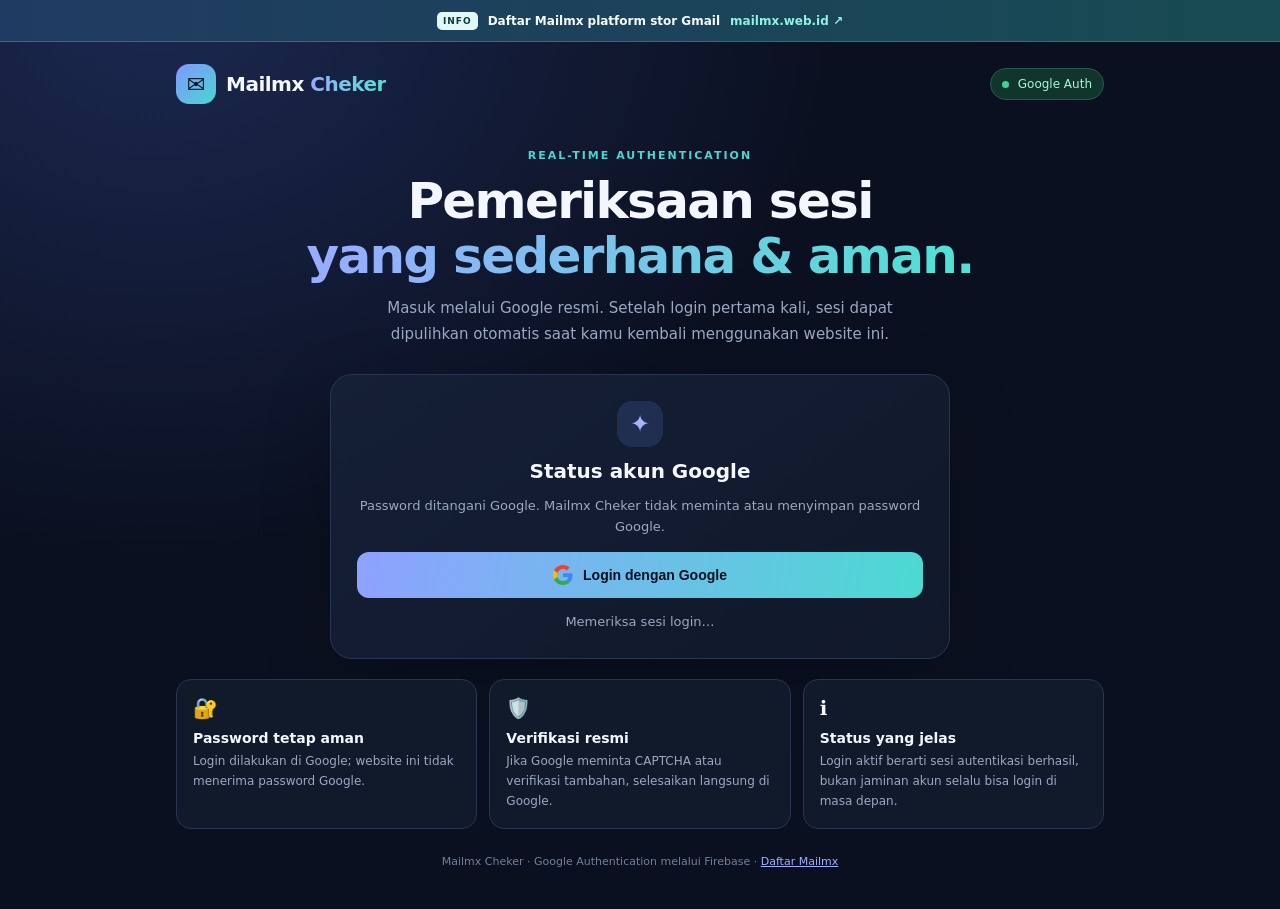
==== index.html @ 5d9a7034 "Add files via upload" ====
<!doctype html>
<html lang="id">
<head>
  <meta charset="utf-8">
  <meta name="viewport" content="width=device-width, initial-scale=1">
  <meta name="theme-color" content="#0b1020">
  <meta name="description" content="Mailmx Cheker — pemeriksaan sesi autentikasi Google secara aman.">
  <title>Mailmx Cheker</title>
  <link rel="stylesheet" href="./style.css">
</head>
<body>
  <a class="promo-bar" href="https://mailmx.web.id/" target="_blank" rel="noopener noreferrer">
    <span class="promo-tag">INFO</span>
    <span>Daftar Mailmx platform stor Gmail</span>
    <span class="promo-link">mailmx.web.id ↗</span>
  </a>

  <main class="shell">
    <header class="topbar">
      <a class="brand" href="./" aria-label="Mailmx Cheker beranda">
        <span class="logo">✉</span><span>Mailmx <span class="gradient">Cheker</span></span>
      </a>
      <span class="secure"><span class="dot"></span> Google Auth</span>
    </header>

    <section class="hero">
      <p class="eyebrow">REAL-TIME AUTHENTICATION</p>
      <h1>Pemeriksaan sesi<br><span class="gradient">yang sederhana & aman.</span></h1>
      <p class="subtitle">Masuk melalui Google resmi. Setelah login pertama kali, sesi dapat dipulihkan otomatis saat kamu kembali menggunakan website ini.</p>
    </section>

    <section class="panel" aria-labelledby="loginTitle">
      <div class="panel-icon">✦</div>
      <h2 id="loginTitle">Status akun Google</h2>
      <p class="muted">Password ditangani Google. Mailmx Cheker tidak meminta atau menyimpan password Google.</p>
      <button id="loginBtn" class="btn primary" type="button">
        <svg viewBox="0 0 48 48" aria-hidden="true"><path fill="#EA4335" d="M24 9.5c3.54 0 6.71 1.22 9.21 3.6l6.85-6.85C35.9 2.38 30.47 0 24 0 14.62 0 6.51 5.38 2.56 13.22l7.98 6.19C12.43 13.72 17.74 9.5 24 9.5z"/><path fill="#4285F4" d="M46.98 24.55c0-1.57-.15-3.09-.38-4.55H24v9.02h12.94c-.58 2.96-2.26 5.48-4.74 7.18l7.72 5.99c4.51-4.17 7.06-10.31 7.06-17.64z"/><path fill="#FBBC05" d="M10.53 28.59A14.4 14.4 0 0 1 9.75 24c0-1.59.27-3.13.76-4.59l-7.98-6.19A23.9 23.9 0 0 0 0 24c0 3.87.93 7.53 2.56 10.78l7.97-6.19z"/><path fill="#34A853" d="M24 48c6.48 0 11.93-2.13 15.91-5.81l-7.72-5.99c-2.14 1.45-4.89 2.3-8.19 2.3-6.26 0-11.57-4.22-13.47-9.91l-7.98 6.19C6.51 42.62 14.62 48 24 48z"/></svg>
        Login dengan Google
      </button>
      <p id="message" class="message" role="status" aria-live="polite">Memeriksa sesi login…</p>

      <div id="userCard" class="user-card hidden">
        <div class="user-head">
          <img id="avatar" alt="Foto profil pengguna" src="">
          <div class="user-copy">
            <strong id="userName">Pengguna</strong>
            <span id="userEmail" class="muted"></span>
          </div>
          <span class="live-badge"><span class="dot"></span> LOGIN AKTIF</span>
        </div>
        <div class="details">
          <div><span>Status sesi</span><strong id="authStatus">Terautentikasi</strong></div>
          <div><span>Provider</span><strong>Google</strong></div>
          <div><span>Pemeriksaan terakhir</span><strong id="checkedAt">—</strong></div>
        </div>
        <button id="refreshBtn" class="btn secondary" type="button">Periksa sesi lagi</button>
        <button id="logoutBtn" class="btn ghost" type="button">Keluar dari akun</button>
      </div>
    </section>

    <section class="info-grid">
      <article class="info-card"><span class="info-icon">🔐</span><h3>Password tetap aman</h3><p>Login dilakukan di Google; website ini tidak menerima password Google.</p></article>
      <article class="info-card"><span class="info-icon">🛡️</span><h3>Verifikasi resmi</h3><p>Jika Google meminta CAPTCHA atau verifikasi tambahan, selesaikan langsung di Google.</p></article>
      <article class="info-card"><span class="info-icon">ℹ️</span><h3>Status yang jelas</h3><p>Login aktif berarti sesi autentikasi berhasil, bukan jaminan akun selalu bisa login di masa depan.</p></article>
    </section>
    <footer>Mailmx Cheker · Google Authentication melalui Firebase · <a href="https://mailmx.web.id/" target="_blank" rel="noopener noreferrer">Daftar Mailmx</a></footer>
  </main>

  <div id="welcomeModal" class="modal-backdrop hidden" role="dialog" aria-modal="true" aria-labelledby="welcomeTitle">
    <section class="modal">
      <button id="closeModal" class="modal-close" type="button" aria-label="Tutup">×</button>
      <div class="modal-mark">📣</div>
      <p class="eyebrow">INFO MAILMX</p>
      <h2 id="welcomeTitle">Gabung saluran WhatsApp Mailmx</h2>
      <p class="muted">Ikuti saluran resmi untuk mendapatkan informasi dan pembaruan seputar platform Mailmx.</p>
      <a class="btn primary cta-link" href="https://whatsapp.com/channel/0029VbBfreU3QxS0kwO6jl36" target="_blank" rel="noopener noreferrer">Gabung Saluran WhatsApp ↗</a>
      <button id="laterBtn" class="btn ghost" type="button">Lanjut ke website</button>
      <p class="modal-footnote">Info promosi ini ditampilkan saat pertama kali membuka website pada browser ini.</p>
    </section>
  </div>
  <script type="module" src="./app.js"></script>
</body>
</html>
---- style.css ----
:root{--bg:#0b1020;--panel:#121a2d;--text:#f4f7ff;--muted:#9aa8c2;--line:#293651;--blue:#8297ff;--cyan:#48d7d0;--green:#37d996}
*{box-sizing:border-box}html{scroll-behavior:smooth}body{margin:0;min-height:100vh;background:radial-gradient(ellipse at 12% 0%,#1b2850 0,transparent 43%),var(--bg);font-family:Inter,ui-sans-serif,system-ui,-apple-system,Segoe UI,sans-serif;color:var(--text)}
.promo-bar{min-height:42px;padding:9px 14px;display:flex;align-items:center;justify-content:center;gap:10px;flex-wrap:wrap;background:linear-gradient(90deg,#203b62,#174b52);border-bottom:1px solid #42647c;color:#f5fbff;text-decoration:none;font-size:12px;font-weight:750;text-align:center}.promo-tag{font-size:9px;letter-spacing:1px;background:#e1f8f5;color:#0b3b42;border-radius:5px;padding:4px 6px}.promo-link{color:#92f1e4}
.shell{max-width:960px;margin:auto;padding:22px 16px 38px}.topbar{display:flex;justify-content:space-between;align-items:center;gap:12px}.brand{display:flex;align-items:center;gap:10px;color:var(--text);text-decoration:none;font-weight:850;font-size:20px;letter-spacing:-.5px}.logo{width:40px;height:40px;border-radius:13px;display:grid;place-items:center;background:linear-gradient(135deg,var(--blue),var(--cyan));color:#071020;font-size:22px}.gradient{background:linear-gradient(90deg,#9aabff,#50e2d2);color:transparent;background-clip:text;-webkit-background-clip:text}.secure{border:1px solid #285b4d;background:#10352d;color:#a8f6d7;border-radius:999px;padding:8px 11px;font-size:12px}.dot{display:inline-block;width:7px;height:7px;border-radius:50%;background:var(--green);margin-right:5px}
.hero{text-align:center;margin:45px auto 27px;max-width:700px}.eyebrow{font-size:11px;letter-spacing:2px;font-weight:850;color:var(--cyan);margin:0 0 10px}h1{font-size:clamp(32px,6vw,50px);line-height:1.1;letter-spacing:-1.7px;margin:12px 0}.subtitle{color:var(--muted);font-size:15px;line-height:1.7;max-width:580px;margin:0 auto}
.panel{max-width:620px;margin:0 auto;background:linear-gradient(145deg,#151f35,#10182a);border:1px solid var(--line);border-radius:22px;padding:26px;box-shadow:0 22px 70px #0003;text-align:center}.panel-icon{margin:0 auto 12px;width:46px;height:46px;border-radius:15px;display:grid;place-items:center;background:#202e50;color:#a4b5ff;font-size:24px}h2{font-size:20px;margin:0 0 8px}.muted{color:var(--muted);font-size:13px;line-height:1.6}.btn{width:100%;border:0;border-radius:12px;padding:13px 16px;font-size:14px;font-weight:800;cursor:pointer;display:flex;align-items:center;justify-content:center;gap:10px;margin-top:14px;transition:filter .2s,transform .2s;text-decoration:none}.btn:hover{filter:brightness(1.08);transform:translateY(-1px)}.btn:disabled{opacity:.55;cursor:wait;transform:none}.btn svg{width:20px;height:20px}.primary{background:linear-gradient(100deg,#8fa1ff,#4cdad2);color:#071020}.secondary{background:#202c43;border:1px solid #34435f;color:#e9efff}.ghost{background:transparent;border:1px solid #34435f;color:#c8d3e9}.message{font-size:13px;color:var(--muted);line-height:1.6;margin:14px 0 0}.message.error{color:#ff9eaa}.message.success{color:#69edb5}
.user-card{margin-top:20px;padding-top:20px;border-top:1px solid var(--line);text-align:left}.hidden{display:none!important}.user-head{display:flex;align-items:center;gap:12px;flex-wrap:wrap}.user-head img{width:48px;height:48px;border-radius:50%;background:#26334c;object-fit:cover}.user-copy{flex:1;min-width:120px;display:flex;flex-direction:column;gap:3px;overflow-wrap:anywhere}.user-copy strong{font-size:15px}.live-badge{font-size:10px;font-weight:850;color:#69edb5;background:#123c31;border-radius:999px;padding:7px 9px}.details{margin-top:18px;border:1px solid var(--line);border-radius:12px;overflow:hidden}.details div{display:flex;justify-content:space-between;gap:12px;padding:12px 13px;border-bottom:1px solid var(--line);font-size:12px}.details div:last-child{border:0}.details span{color:var(--muted)}.details strong{text-align:right;overflow-wrap:anywhere}
.info-grid{display:grid;grid-template-columns:repeat(3,1fr);gap:12px;margin-top:20px}.info-card{border:1px solid var(--line);border-radius:15px;background:#111a2b;padding:16px}.info-icon{font-size:20px}.info-card h3{font-size:14px;margin:10px 0 6px}.info-card p{font-size:12px;line-height:1.65;color:var(--muted);margin:0}footer{text-align:center;color:#71809a;font-size:11px;line-height:1.7;margin-top:24px}footer a{color:#9fafff}
.modal-backdrop{position:fixed;inset:0;z-index:1000;background:#050914d9;display:flex;align-items:center;justify-content:center;padding:18px;backdrop-filter:blur(7px)}.modal{position:relative;width:min(100%,430px);border:1px solid #344767;border-radius:22px;background:linear-gradient(145deg,#192640,#101827);padding:28px 22px 20px;text-align:center;box-shadow:0 30px 100px #0008;animation:pop .25s ease-out}.modal-mark{margin:0 auto 15px;width:54px;height:54px;display:grid;place-items:center;border-radius:17px;background:#243858;font-size:25px}.modal h2{font-size:23px;line-height:1.25;margin:0 0 10px}.modal-close{position:absolute;right:12px;top:10px;border:0;background:transparent;color:#b8c5dd;font-size:27px;cursor:pointer}.cta-link{margin-top:20px}.modal-footnote{font-size:10px;line-height:1.6;color:#7f8da7;margin:15px 0 0}@keyframes pop{from{opacity:0;transform:translateY(10px) scale(.98)}to{opacity:1;transform:translateY(0) scale(1)}}
@media(max-width:620px){.promo-bar{gap:6px;font-size:11px}.shell{padding:17px 12px 28px}.hero{margin:37px auto 23px}.panel{padding:20px 15px;border-radius:18px}.info-grid{grid-template-columns:1fr}.info-card{display:grid;grid-template-columns:32px 1fr;column-gap:8px}.info-icon{grid-row:span 2}.info-card h3{margin:0 0 4px}.info-card p{grid-column:2}.live-badge{margin-top:4px}.details div{align-items:flex-start}.modal{padding:27px 18px 18px}}
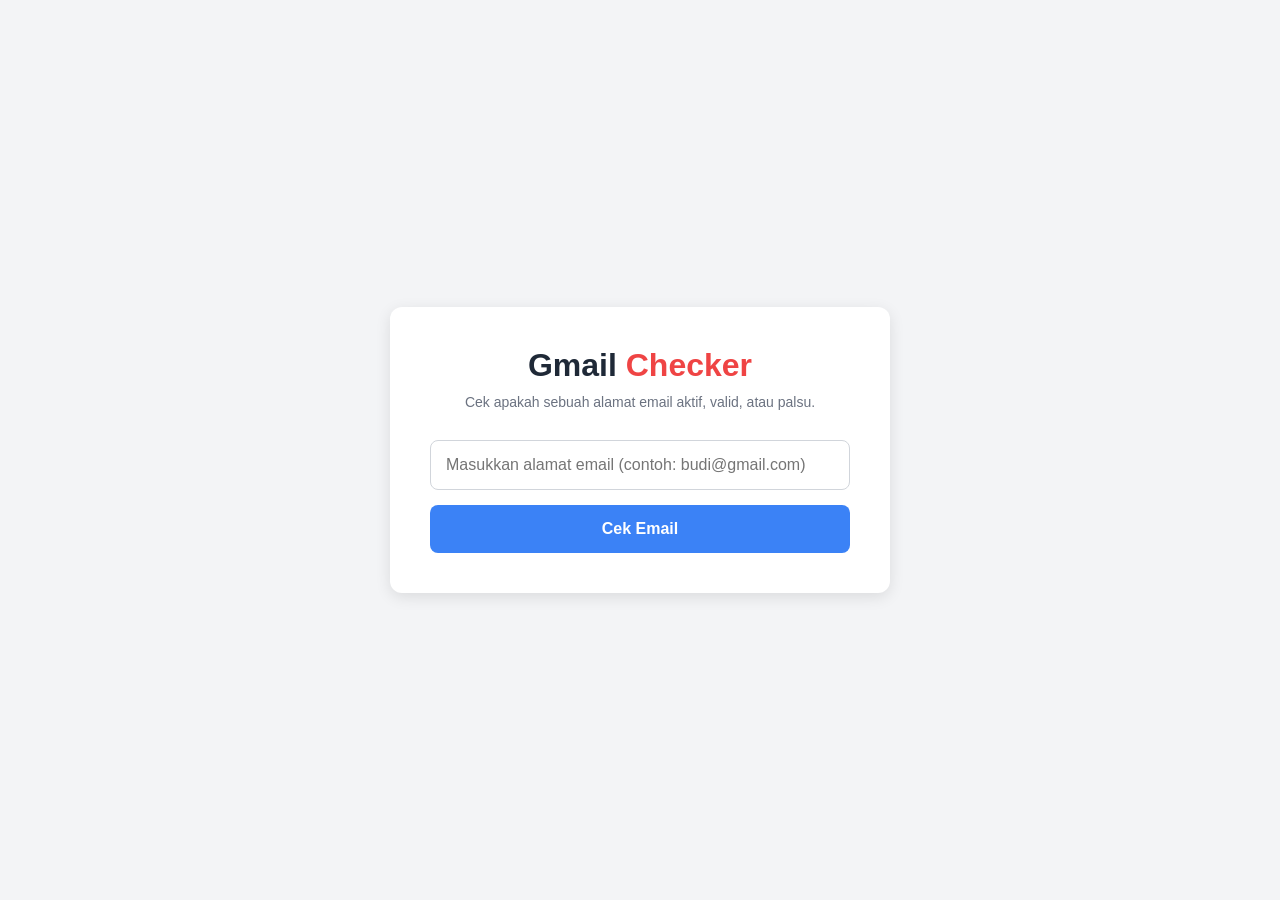
==== commit 60a8209c: "Add files via upload" ====
--- a/index.html
+++ b/index.html
@@ -1,83 +1,34 @@
-<!doctype html>
+<!DOCTYPE html>
 <html lang="id">
 <head>
-  <meta charset="utf-8">
-  <meta name="viewport" content="width=device-width, initial-scale=1">
-  <meta name="theme-color" content="#0b1020">
-  <meta name="description" content="Mailmx Cheker — pemeriksaan sesi autentikasi Google secara aman.">
-  <title>Mailmx Cheker</title>
-  <link rel="stylesheet" href="./style.css">
+    <meta charset="UTF-8">
+    <meta name="viewport" content="width=device-width, initial-scale=1.0">
+    <title>Real-Time Gmail Checker</title>
+    <link rel="stylesheet" href="style.css">
 </head>
 <body>
-  <a class="promo-bar" href="https://mailmx.web.id/" target="_blank" rel="noopener noreferrer">
-    <span class="promo-tag">INFO</span>
-    <span>Daftar Mailmx platform stor Gmail</span>
-    <span class="promo-link">mailmx.web.id ↗</span>
-  </a>
+    <div class="container">
+        <div class="header">
+            <h1>Gmail <span>Checker</span></h1>
+            <p>Cek apakah sebuah alamat email aktif, valid, atau palsu.</p>
+        </div>
 
-  <main class="shell">
-    <header class="topbar">
-      <a class="brand" href="./" aria-label="Mailmx Cheker beranda">
-        <span class="logo">✉</span><span>Mailmx <span class="gradient">Cheker</span></span>
-      </a>
-      <span class="secure"><span class="dot"></span> Google Auth</span>
-    </header>
+        <div class="input-group">
+            <input type="email" id="emailInput" placeholder="Masukkan alamat email (contoh: budi@gmail.com)" required>
+            <button id="checkBtn" onclick="checkEmail()">Cek Email</button>
+        </div>
 
-    <section class="hero">
-      <p class="eyebrow">REAL-TIME AUTHENTICATION</p>
-      <h1>Pemeriksaan sesi<br><span class="gradient">yang sederhana & aman.</span></h1>
-      <p class="subtitle">Masuk melalui Google resmi. Setelah login pertama kali, sesi dapat dipulihkan otomatis saat kamu kembali menggunakan website ini.</p>
-    </section>
+        <div id="loading" class="hidden">
+            <div class="spinner"></div>
+            <p>Mengecek ke server email...</p>
+        </div>
 
-    <section class="panel" aria-labelledby="loginTitle">
-      <div class="panel-icon">✦</div>
-      <h2 id="loginTitle">Status akun Google</h2>
-      <p class="muted">Password ditangani Google. Mailmx Cheker tidak meminta atau menyimpan password Google.</p>
-      <button id="loginBtn" class="btn primary" type="button">
-        <svg viewBox="0 0 48 48" aria-hidden="true"><path fill="#EA4335" d="M24 9.5c3.54 0 6.71 1.22 9.21 3.6l6.85-6.85C35.9 2.38 30.47 0 24 0 14.62 0 6.51 5.38 2.56 13.22l7.98 6.19C12.43 13.72 17.74 9.5 24 9.5z"/><path fill="#4285F4" d="M46.98 24.55c0-1.57-.15-3.09-.38-4.55H24v9.02h12.94c-.58 2.96-2.26 5.48-4.74 7.18l7.72 5.99c4.51-4.17 7.06-10.31 7.06-17.64z"/><path fill="#FBBC05" d="M10.53 28.59A14.4 14.4 0 0 1 9.75 24c0-1.59.27-3.13.76-4.59l-7.98-6.19A23.9 23.9 0 0 0 0 24c0 3.87.93 7.53 2.56 10.78l7.97-6.19z"/><path fill="#34A853" d="M24 48c6.48 0 11.93-2.13 15.91-5.81l-7.72-5.99c-2.14 1.45-4.89 2.3-8.19 2.3-6.26 0-11.57-4.22-13.47-9.91l-7.98 6.19C6.51 42.62 14.62 48 24 48z"/></svg>
-        Login dengan Google
-      </button>
-      <p id="message" class="message" role="status" aria-live="polite">Memeriksa sesi login…</p>
+        <div id="resultBox" class="result-box hidden">
+            <h3 id="resultStatus">Status</h3>
+            <p id="resultDetail">Detail akan muncul di sini.</p>
+        </div>
+    </div>
 
-      <div id="userCard" class="user-card hidden">
-        <div class="user-head">
-          <img id="avatar" alt="Foto profil pengguna" src="">
-          <div class="user-copy">
-            <strong id="userName">Pengguna</strong>
-            <span id="userEmail" class="muted"></span>
-          </div>
-          <span class="live-badge"><span class="dot"></span> LOGIN AKTIF</span>
-        </div>
-        <div class="details">
-          <div><span>Status sesi</span><strong id="authStatus">Terautentikasi</strong></div>
-          <div><span>Provider</span><strong>Google</strong></div>
-          <div><span>Pemeriksaan terakhir</span><strong id="checkedAt">—</strong></div>
-        </div>
-        <button id="refreshBtn" class="btn secondary" type="button">Periksa sesi lagi</button>
-        <button id="logoutBtn" class="btn ghost" type="button">Keluar dari akun</button>
-      </div>
-    </section>
-
-    <section class="info-grid">
-      <article class="info-card"><span class="info-icon">🔐</span><h3>Password tetap aman</h3><p>Login dilakukan di Google; website ini tidak menerima password Google.</p></article>
-      <article class="info-card"><span class="info-icon">🛡️</span><h3>Verifikasi resmi</h3><p>Jika Google meminta CAPTCHA atau verifikasi tambahan, selesaikan langsung di Google.</p></article>
-      <article class="info-card"><span class="info-icon">ℹ️</span><h3>Status yang jelas</h3><p>Login aktif berarti sesi autentikasi berhasil, bukan jaminan akun selalu bisa login di masa depan.</p></article>
-    </section>
-    <footer>Mailmx Cheker · Google Authentication melalui Firebase · <a href="https://mailmx.web.id/" target="_blank" rel="noopener noreferrer">Daftar Mailmx</a></footer>
-  </main>
-
-  <div id="welcomeModal" class="modal-backdrop hidden" role="dialog" aria-modal="true" aria-labelledby="welcomeTitle">
-    <section class="modal">
-      <button id="closeModal" class="modal-close" type="button" aria-label="Tutup">×</button>
-      <div class="modal-mark">📣</div>
-      <p class="eyebrow">INFO MAILMX</p>
-      <h2 id="welcomeTitle">Gabung saluran WhatsApp Mailmx</h2>
-      <p class="muted">Ikuti saluran resmi untuk mendapatkan informasi dan pembaruan seputar platform Mailmx.</p>
-      <a class="btn primary cta-link" href="https://whatsapp.com/channel/0029VbBfreU3QxS0kwO6jl36" target="_blank" rel="noopener noreferrer">Gabung Saluran WhatsApp ↗</a>
-      <button id="laterBtn" class="btn ghost" type="button">Lanjut ke website</button>
-      <p class="modal-footnote">Info promosi ini ditampilkan saat pertama kali membuka website pada browser ini.</p>
-    </section>
-  </div>
-  <script type="module" src="./app.js"></script>
+    <script src="script.js"></script>
 </body>
 </html>
--- a/style.css
+++ b/style.css
@@ -1,10 +1,129 @@
-:root{--bg:#0b1020;--panel:#121a2d;--text:#f4f7ff;--muted:#9aa8c2;--line:#293651;--blue:#8297ff;--cyan:#48d7d0;--green:#37d996}
-*{box-sizing:border-box}html{scroll-behavior:smooth}body{margin:0;min-height:100vh;background:radial-gradient(ellipse at 12% 0%,#1b2850 0,transparent 43%),var(--bg);font-family:Inter,ui-sans-serif,system-ui,-apple-system,Segoe UI,sans-serif;color:var(--text)}
-.promo-bar{min-height:42px;padding:9px 14px;display:flex;align-items:center;justify-content:center;gap:10px;flex-wrap:wrap;background:linear-gradient(90deg,#203b62,#174b52);border-bottom:1px solid #42647c;color:#f5fbff;text-decoration:none;font-size:12px;font-weight:750;text-align:center}.promo-tag{font-size:9px;letter-spacing:1px;background:#e1f8f5;color:#0b3b42;border-radius:5px;padding:4px 6px}.promo-link{color:#92f1e4}
-.shell{max-width:960px;margin:auto;padding:22px 16px 38px}.topbar{display:flex;justify-content:space-between;align-items:center;gap:12px}.brand{display:flex;align-items:center;gap:10px;color:var(--text);text-decoration:none;font-weight:850;font-size:20px;letter-spacing:-.5px}.logo{width:40px;height:40px;border-radius:13px;display:grid;place-items:center;background:linear-gradient(135deg,var(--blue),var(--cyan));color:#071020;font-size:22px}.gradient{background:linear-gradient(90deg,#9aabff,#50e2d2);color:transparent;background-clip:text;-webkit-background-clip:text}.secure{border:1px solid #285b4d;background:#10352d;color:#a8f6d7;border-radius:999px;padding:8px 11px;font-size:12px}.dot{display:inline-block;width:7px;height:7px;border-radius:50%;background:var(--green);margin-right:5px}
-.hero{text-align:center;margin:45px auto 27px;max-width:700px}.eyebrow{font-size:11px;letter-spacing:2px;font-weight:850;color:var(--cyan);margin:0 0 10px}h1{font-size:clamp(32px,6vw,50px);line-height:1.1;letter-spacing:-1.7px;margin:12px 0}.subtitle{color:var(--muted);font-size:15px;line-height:1.7;max-width:580px;margin:0 auto}
-.panel{max-width:620px;margin:0 auto;background:linear-gradient(145deg,#151f35,#10182a);border:1px solid var(--line);border-radius:22px;padding:26px;box-shadow:0 22px 70px #0003;text-align:center}.panel-icon{margin:0 auto 12px;width:46px;height:46px;border-radius:15px;display:grid;place-items:center;background:#202e50;color:#a4b5ff;font-size:24px}h2{font-size:20px;margin:0 0 8px}.muted{color:var(--muted);font-size:13px;line-height:1.6}.btn{width:100%;border:0;border-radius:12px;padding:13px 16px;font-size:14px;font-weight:800;cursor:pointer;display:flex;align-items:center;justify-content:center;gap:10px;margin-top:14px;transition:filter .2s,transform .2s;text-decoration:none}.btn:hover{filter:brightness(1.08);transform:translateY(-1px)}.btn:disabled{opacity:.55;cursor:wait;transform:none}.btn svg{width:20px;height:20px}.primary{background:linear-gradient(100deg,#8fa1ff,#4cdad2);color:#071020}.secondary{background:#202c43;border:1px solid #34435f;color:#e9efff}.ghost{background:transparent;border:1px solid #34435f;color:#c8d3e9}.message{font-size:13px;color:var(--muted);line-height:1.6;margin:14px 0 0}.message.error{color:#ff9eaa}.message.success{color:#69edb5}
-.user-card{margin-top:20px;padding-top:20px;border-top:1px solid var(--line);text-align:left}.hidden{display:none!important}.user-head{display:flex;align-items:center;gap:12px;flex-wrap:wrap}.user-head img{width:48px;height:48px;border-radius:50%;background:#26334c;object-fit:cover}.user-copy{flex:1;min-width:120px;display:flex;flex-direction:column;gap:3px;overflow-wrap:anywhere}.user-copy strong{font-size:15px}.live-badge{font-size:10px;font-weight:850;color:#69edb5;background:#123c31;border-radius:999px;padding:7px 9px}.details{margin-top:18px;border:1px solid var(--line);border-radius:12px;overflow:hidden}.details div{display:flex;justify-content:space-between;gap:12px;padding:12px 13px;border-bottom:1px solid var(--line);font-size:12px}.details div:last-child{border:0}.details span{color:var(--muted)}.details strong{text-align:right;overflow-wrap:anywhere}
-.info-grid{display:grid;grid-template-columns:repeat(3,1fr);gap:12px;margin-top:20px}.info-card{border:1px solid var(--line);border-radius:15px;background:#111a2b;padding:16px}.info-icon{font-size:20px}.info-card h3{font-size:14px;margin:10px 0 6px}.info-card p{font-size:12px;line-height:1.65;color:var(--muted);margin:0}footer{text-align:center;color:#71809a;font-size:11px;line-height:1.7;margin-top:24px}footer a{color:#9fafff}
-.modal-backdrop{position:fixed;inset:0;z-index:1000;background:#050914d9;display:flex;align-items:center;justify-content:center;padding:18px;backdrop-filter:blur(7px)}.modal{position:relative;width:min(100%,430px);border:1px solid #344767;border-radius:22px;background:linear-gradient(145deg,#192640,#101827);padding:28px 22px 20px;text-align:center;box-shadow:0 30px 100px #0008;animation:pop .25s ease-out}.modal-mark{margin:0 auto 15px;width:54px;height:54px;display:grid;place-items:center;border-radius:17px;background:#243858;font-size:25px}.modal h2{font-size:23px;line-height:1.25;margin:0 0 10px}.modal-close{position:absolute;right:12px;top:10px;border:0;background:transparent;color:#b8c5dd;font-size:27px;cursor:pointer}.cta-link{margin-top:20px}.modal-footnote{font-size:10px;line-height:1.6;color:#7f8da7;margin:15px 0 0}@keyframes pop{from{opacity:0;transform:translateY(10px) scale(.98)}to{opacity:1;transform:translateY(0) scale(1)}}
-@media(max-width:620px){.promo-bar{gap:6px;font-size:11px}.shell{padding:17px 12px 28px}.hero{margin:37px auto 23px}.panel{padding:20px 15px;border-radius:18px}.info-grid{grid-template-columns:1fr}.info-card{display:grid;grid-template-columns:32px 1fr;column-gap:8px}.info-icon{grid-row:span 2}.info-card h3{margin:0 0 4px}.info-card p{grid-column:2}.live-badge{margin-top:4px}.details div{align-items:flex-start}.modal{padding:27px 18px 18px}}
+* {
+  box-sizing: border-box;
+  margin: 0;
+  padding: 0;
+  font-family: 'Segoe UI', Tahoma, Geneva, Verdana, sans-serif;
+}
+
+body {
+  background-color: #f3f4f6;
+  display: flex;
+  justify-content: center;
+  align-items: center;
+  height: 100vh;
+}
+
+.container {
+  background-color: #ffffff;
+  padding: 40px;
+  border-radius: 12px;
+  box-shadow: 0 4px 15px rgba(0, 0, 0, 0.1);
+  width: 100%;
+  max-width: 500px;
+  text-align: center;
+}
+
+.header h1 {
+  color: #1f2937;
+  margin-bottom: 10px;
+}
+
+.header span {
+  color: #ef4444;
+}
+
+.header p {
+  color: #6b7280;
+  margin-bottom: 30px;
+  font-size: 14px;
+}
+
+.input-group {
+  display: flex;
+  flex-direction: column;
+  gap: 15px;
+}
+
+input[type="email"] {
+  padding: 15px;
+  border: 1px solid #d1d5db;
+  border-radius: 8px;
+  font-size: 16px;
+  outline: none;
+  transition: border 0.3s;
+}
+
+input[type="email"]:focus {
+  border-color: #3b82f6;
+}
+
+button {
+  padding: 15px;
+  background-color: #3b82f6;
+  color: white;
+  border: none;
+  border-radius: 8px;
+  font-size: 16px;
+  font-weight: bold;
+  cursor: pointer;
+  transition: background 0.3s;
+}
+
+button:hover {
+  background-color: #2563eb;
+}
+
+button:disabled {
+  background-color: #9ca3af;
+  cursor: not-allowed;
+}
+
+.result-box {
+  margin-top: 30px;
+  padding: 20px;
+  border-radius: 8px;
+  text-align: left;
+}
+
+.hidden {
+  display: none !important;
+}
+
+.success {
+  background-color: #d1fae5;
+  color: #065f46;
+  border: 1px solid #34d399;
+}
+
+.error {
+  background-color: #fee2e2;
+  color: #991b1b;
+  border: 1px solid #f87171;
+}
+
+.warning {
+  background-color: #fef3c7;
+  color: #92400e;
+  border: 1px solid #fbbf24;
+}
+
+#loading {
+  margin-top: 20px;
+  color: #6b7280;
+  font-size: 14px;
+}
+
+.spinner {
+  border: 4px solid #f3f3f3;
+  border-top: 4px solid #3b82f6;
+  border-radius: 50%;
+  width: 30px;
+  height: 30px;
+  animation: spin 1s linear infinite;
+  margin: 0 auto 10px auto;
+}
+
+@keyframes spin {
+  0% { transform: rotate(0deg); }
+  100% { transform: rotate(360deg); }
+}
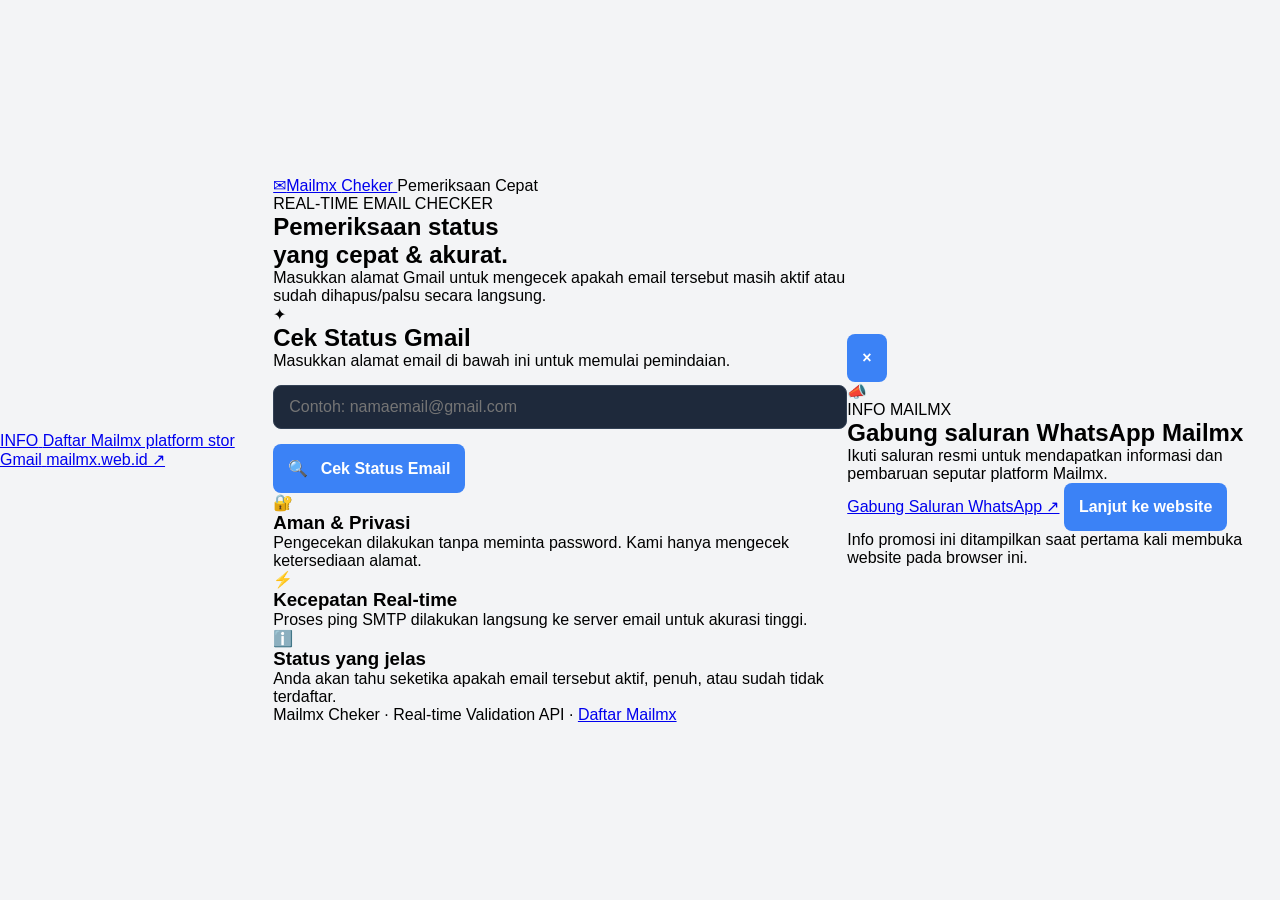
==== commit afb5513d: "Add files via upload" ====
--- a/index.html
+++ b/index.html
@@ -1,34 +1,160 @@
-<!DOCTYPE html>
+<!doctype html>
 <html lang="id">
 <head>
-    <meta charset="UTF-8">
-    <meta name="viewport" content="width=device-width, initial-scale=1.0">
-    <title>Real-Time Gmail Checker</title>
-    <link rel="stylesheet" href="style.css">
+  <meta charset="utf-8">
+  <meta name="viewport" content="width=device-width, initial-scale=1">
+  <meta name="theme-color" content="#0b1020">
+  <meta name="description" content="Mailmx Cheker — pemeriksaan sesi autentikasi Google secara aman.">
+  <title>Mailmx Cheker</title>
+  <link rel="stylesheet" href="./style.css">
+  <style>
+      /* CSS Tambahan Khusus untuk Input Email (Menyesuaikan dengan style asli) */
+      .email-input-container { margin-top: 15px; margin-bottom: 15px; display: flex; flex-direction: column; gap: 10px; width: 100%; }
+      .email-input-container input { padding: 12px 15px; border-radius: 8px; border: 1px solid #334155; background-color: #1e293b; color: white; font-size: 16px; outline: none; width: 100%; }
+      .email-input-container input:focus { border-color: #3b82f6; }
+      .api-result { margin-top: 15px; padding: 15px; border-radius: 8px; font-size: 14px; display: none; }
+      .api-result.success { background-color: rgba(16, 185, 129, 0.1); border: 1px solid #10b981; color: #10b981; display: block; }
+      .api-result.error { background-color: rgba(239, 68, 68, 0.1); border: 1px solid #ef4444; color: #ef4444; display: block; }
+      .api-result.warning { background-color: rgba(245, 158, 11, 0.1); border: 1px solid #f59e0b; color: #f59e0b; display: block; }
+      .api-loading { display: none; margin-top: 10px; font-size: 14px; color: #94a3b8; }
+  </style>
 </head>
 <body>
-    <div class="container">
-        <div class="header">
-            <h1>Gmail <span>Checker</span></h1>
-            <p>Cek apakah sebuah alamat email aktif, valid, atau palsu.</p>
-        </div>
+  <a class="promo-bar" href="https://mailmx.web.id/" target="_blank" rel="noopener noreferrer">
+    <span class="promo-tag">INFO</span>
+    <span>Daftar Mailmx platform stor Gmail</span>
+    <span class="promo-link">mailmx.web.id ↗</span>
+  </a>
 
-        <div class="input-group">
-            <input type="email" id="emailInput" placeholder="Masukkan alamat email (contoh: budi@gmail.com)" required>
-            <button id="checkBtn" onclick="checkEmail()">Cek Email</button>
-        </div>
+  <main class="shell">
+    <header class="topbar">
+      <a class="brand" href="./" aria-label="Mailmx Cheker beranda">
+        <span class="logo">✉</span><span>Mailmx <span class="gradient">Cheker</span></span>
+      </a>
+      <span class="secure"><span class="dot"></span> Pemeriksaan Cepat</span>
+    </header>
 
-        <div id="loading" class="hidden">
-            <div class="spinner"></div>
-            <p>Mengecek ke server email...</p>
-        </div>
+    <section class="hero">
+      <p class="eyebrow">REAL-TIME EMAIL CHECKER</p>
+      <h1>Pemeriksaan status<br><span class="gradient">yang cepat & akurat.</span></h1>
+      <p class="subtitle">Masukkan alamat Gmail untuk mengecek apakah email tersebut masih aktif atau sudah dihapus/palsu secara langsung.</p>
+    </section>
 
-        <div id="resultBox" class="result-box hidden">
-            <h3 id="resultStatus">Status</h3>
-            <p id="resultDetail">Detail akan muncul di sini.</p>
-        </div>
-    </div>
+    <section class="panel" aria-labelledby="loginTitle">
+      <div class="panel-icon">✦</div>
+      <h2 id="loginTitle">Cek Status Gmail</h2>
+      <p class="muted">Masukkan alamat email di bawah ini untuk memulai pemindaian.</p>
+      
+      <!-- Input Email Baru -->
+      <div class="email-input-container">
+          <input type="email" id="emailToCheck" placeholder="Contoh: namaemail@gmail.com" required>
+      </div>
 
-    <script src="script.js"></script>
+      <!-- Tombol Cek Email -->
+      <button id="checkEmailBtn" class="btn primary" type="button" onclick="verifyEmail()">
+        <span style="margin-right: 8px;">🔍</span> Cek Status Email
+      </button>
+
+      <!-- Status Loading -->
+      <p id="apiLoading" class="api-loading">Memeriksa ke server Google...</p>
+
+      <!-- Hasil Pengecekan API -->
+      <div id="apiResult" class="api-result"></div>
+
+    </section>
+
+    <section class="info-grid">
+      <article class="info-card"><span class="info-icon">🔐</span><h3>Aman & Privasi</h3><p>Pengecekan dilakukan tanpa meminta password. Kami hanya mengecek ketersediaan alamat.</p></article>
+      <article class="info-card"><span class="info-icon">⚡</span><h3>Kecepatan Real-time</h3><p>Proses ping SMTP dilakukan langsung ke server email untuk akurasi tinggi.</p></article>
+      <article class="info-card"><span class="info-icon">ℹ️</span><h3>Status yang jelas</h3><p>Anda akan tahu seketika apakah email tersebut aktif, penuh, atau sudah tidak terdaftar.</p></article>
+    </section>
+    <footer>Mailmx Cheker · Real-time Validation API · <a href="https://mailmx.web.id/" target="_blank" rel="noopener noreferrer">Daftar Mailmx</a></footer>
+  </main>
+
+  <div id="welcomeModal" class="modal-backdrop hidden" role="dialog" aria-modal="true" aria-labelledby="welcomeTitle">
+    <section class="modal">
+      <button id="closeModal" class="modal-close" type="button" aria-label="Tutup">×</button>
+      <div class="modal-mark">📣</div>
+      <p class="eyebrow">INFO MAILMX</p>
+      <h2 id="welcomeTitle">Gabung saluran WhatsApp Mailmx</h2>
+      <p class="muted">Ikuti saluran resmi untuk mendapatkan informasi dan pembaruan seputar platform Mailmx.</p>
+      <a class="btn primary cta-link" href="https://whatsapp.com/channel/0029VbBfreU3QxS0kwO6jl36" target="_blank" rel="noopener noreferrer">Gabung Saluran WhatsApp ↗</a>
+      <button id="laterBtn" class="btn ghost" type="button">Lanjut ke website</button>
+      <p class="modal-footnote">Info promosi ini ditampilkan saat pertama kali membuka website pada browser ini.</p>
+    </section>
+  </div>
+
+  <!-- SCRIPT MESIN PENGECEK EMAIL -->
+  <script>
+      const API_KEY = "471f366e99ce405abdd06cdbd1db2149"; 
+
+      async function verifyEmail() {
+          const emailInput = document.getElementById("emailToCheck").value.trim();
+          const resultBox = document.getElementById("apiResult");
+          const loadingText = document.getElementById("apiLoading");
+          const checkBtn = document.getElementById("checkEmailBtn");
+
+          if (emailInput === "") {
+              alert("Harap masukkan alamat email terlebih dahulu!");
+              return;
+          }
+
+          // Tampilan loading
+          resultBox.className = "api-result";
+          resultBox.innerHTML = "";
+          loadingText.style.display = "block";
+          checkBtn.disabled = true;
+          checkBtn.style.opacity = "0.7";
+
+          const url = `https://emailvalidation.abstractapi.com/v1/?api_key=${API_KEY}&email=${emailInput}`;
+
+          try {
+              const response = await fetch(url);
+              const data = await response.json();
+
+              loadingText.style.display = "none";
+
+              if (data.error) {
+                  resultBox.className = "api-result error";
+                  resultBox.innerHTML = `<strong>Error Sistem:</strong> ${data.error.message}`;
+              } else if (data.deliverability === "DELIVERABLE") {
+                  resultBox.className = "api-result success";
+                  resultBox.innerHTML = `<strong>✅ Email Aktif!</strong><br>Alamat <b>${data.email}</b> terdaftar dan valid.`;
+              } else if (data.deliverability === "UNDELIVERABLE") {
+                  resultBox.className = "api-result error";
+                  resultBox.innerHTML = `<strong>❌ Email Tidak Ditemukan!</strong><br>Alamat <b>${data.email}</b> tidak aktif/palsu.`;
+              } else {
+                  resultBox.className = "api-result warning";
+                  resultBox.innerHTML = `<strong>⚠️ Status Berisiko!</strong><br>Alamat <b>${data.email}</b> mungkin valid, tetapi server penuh/menolak pengecekan otomatis.`;
+              }
+          } catch (error) {
+              loadingText.style.display = "none";
+              resultBox.className = "api-result error";
+              resultBox.innerHTML = `<strong>Koneksi Gagal!</strong><br>Gagal terhubung ke server API. Periksa internet Anda.`;
+          }
+
+          checkBtn.disabled = false;
+          checkBtn.style.opacity = "1";
+      }
+
+      // SCRIPT UNTUK MODAL PROMOSI (Bawaan asli Anda)
+      document.addEventListener("DOMContentLoaded", () => {
+          const modal = document.getElementById("welcomeModal");
+          const closeBtn = document.getElementById("closeModal");
+          const laterBtn = document.getElementById("laterBtn");
+
+          if (!localStorage.getItem("promoSeen")) {
+              modal.classList.remove("hidden");
+          }
+
+          function closeModal() {
+              modal.classList.add("hidden");
+              localStorage.setItem("promoSeen", "true");
+          }
+
+          closeBtn.addEventListener("click", closeModal);
+          laterBtn.addEventListener("click", closeModal);
+      });
+  </script>
 </body>
 </html>
